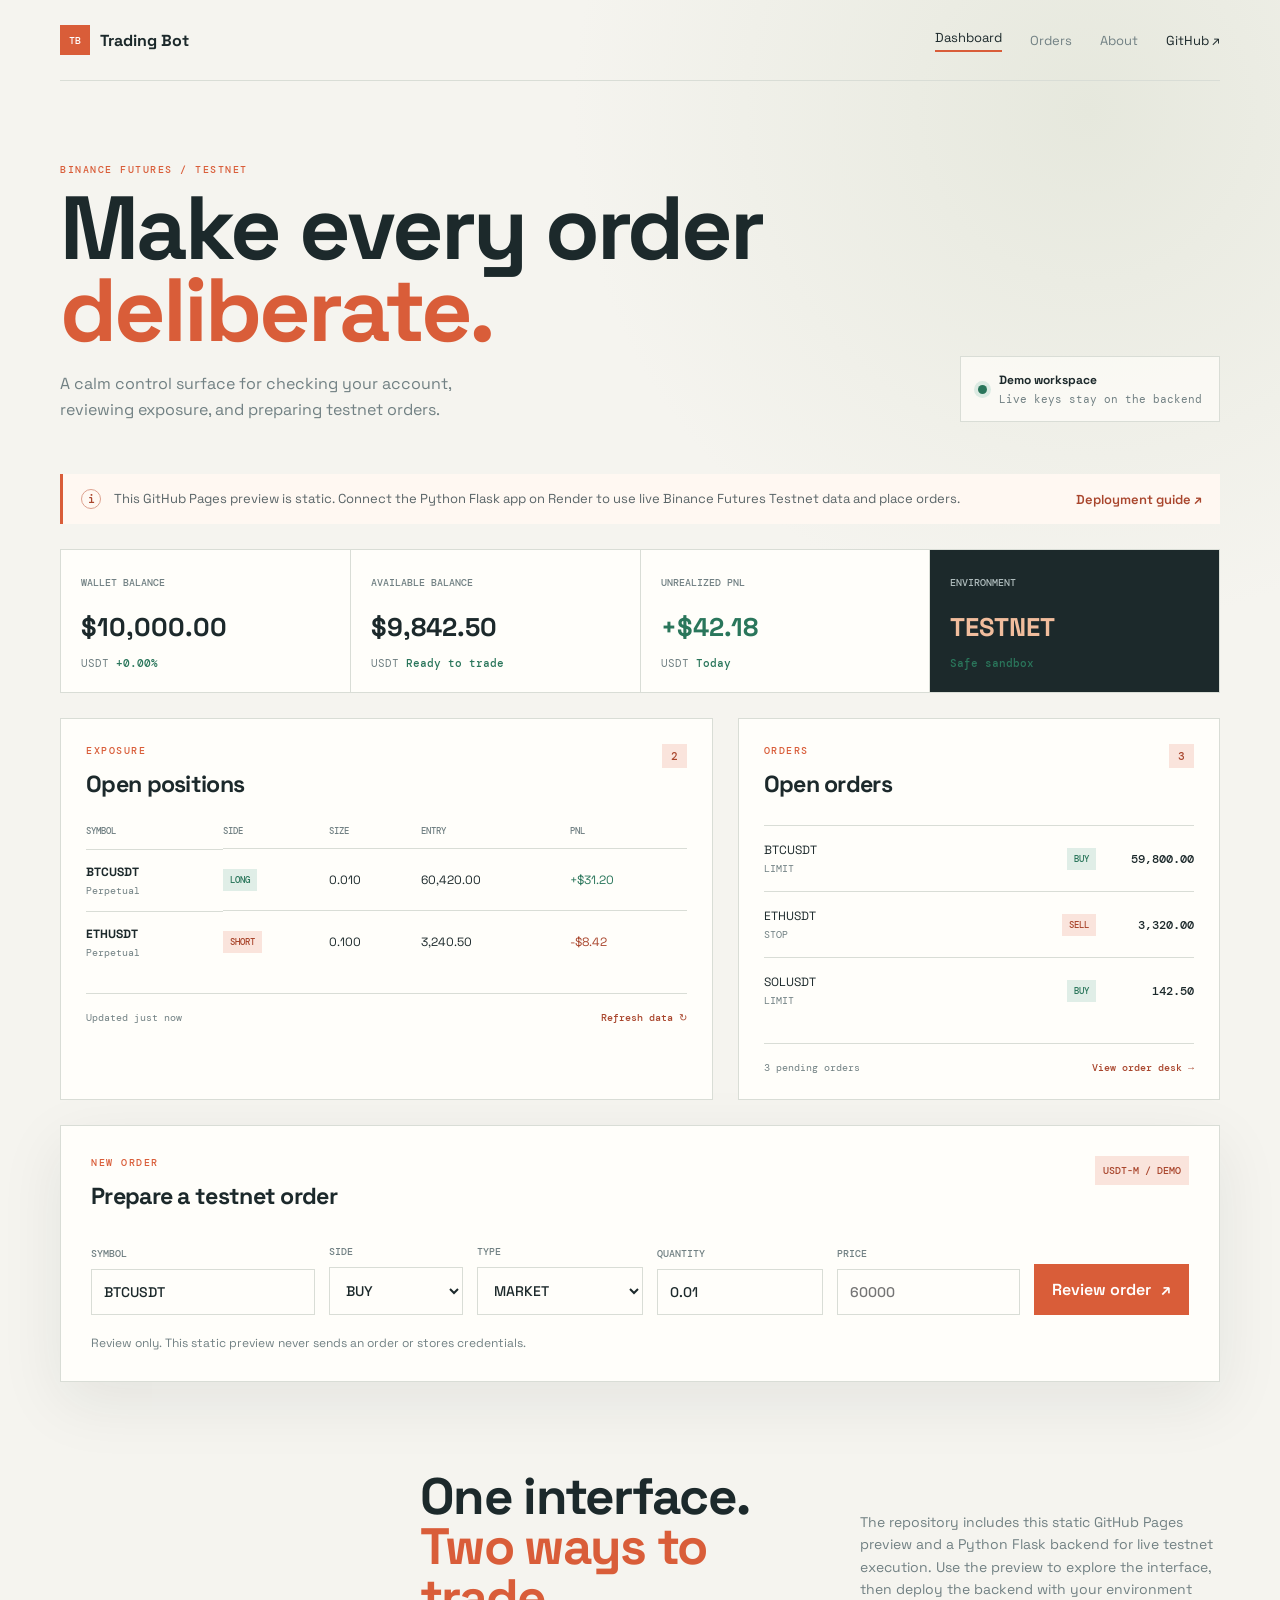
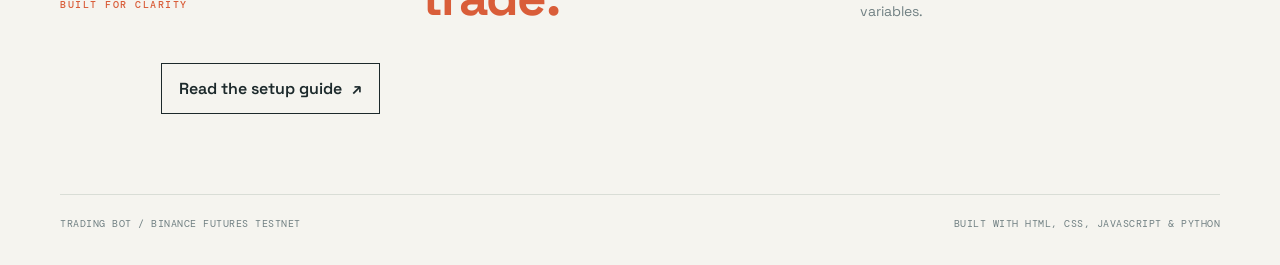
==== index.html @ 9eb03ed9 "Add GitHub Pages trading dashboard" ====
<!doctype html>
<html lang="en">
<head>
  <meta charset="utf-8">
  <meta name="viewport" content="width=device-width, initial-scale=1">
  <meta name="description" content="A focused Binance Futures Testnet trading dashboard.">
  <title>Trading Bot | Testnet Order Desk</title>
  <link rel="stylesheet" href="site.css">
</head>
<body>
  <div class="page-shell">
    <header class="site-header">
      <a class="brand" href="./" aria-label="Trading Bot home">
        <span class="brand-mark">TB</span>
        <span>Trading Bot</span>
      </a>
      <nav class="site-nav" aria-label="Main navigation">
        <a class="active" href="#dashboard">Dashboard</a>
        <a href="#orders">Orders</a>
        <a href="#about">About</a>
        <a class="github-link" href="https://github.com/raghav3907-svg/trading-bot" target="_blank" rel="noreferrer">GitHub <span aria-hidden="true">↗</span></a>
      </nav>
      <button class="menu-button" id="menu-button" type="button" aria-label="Open navigation" aria-expanded="false">☰</button>
    </header>

    <main>
      <section class="hero" id="dashboard">
        <div>
          <p class="eyebrow">BINANCE FUTURES / TESTNET</p>
          <h1>Make every order<br><em>deliberate.</em></h1>
          <p class="hero-copy">A calm control surface for checking your account, reviewing exposure, and preparing testnet orders.</p>
        </div>
        <div class="hero-note">
          <span class="status-dot"></span>
          <div><strong>Demo workspace</strong><span>Live keys stay on the backend</span></div>
        </div>
      </section>

      <section class="notice" aria-label="Demo mode notice">
        <span class="notice-icon">i</span>
        <p>This GitHub Pages preview is static. Connect the Python Flask app on Render to use live Binance Futures Testnet data and place orders.</p>
        <a href="https://github.com/raghav3907-svg/trading-bot#deployment" target="_blank" rel="noreferrer">Deployment guide <span aria-hidden="true">↗</span></a>
      </section>

      <section class="metrics" aria-label="Demo account overview">
        <article class="metric-card"><span>Wallet balance</span><strong>$10,000.00</strong><small>USDT <b>+0.00%</b></small></article>
        <article class="metric-card"><span>Available balance</span><strong>$9,842.50</strong><small>USDT <b>Ready to trade</b></small></article>
        <article class="metric-card"><span>Unrealized PnL</span><strong class="gain">+$42.18</strong><small>USDT <b>Today</b></small></article>
        <article class="metric-card metric-accent"><span>Environment</span><strong>TESTNET</strong><small><b>Safe sandbox</b></small></article>
      </section>

      <section class="content-grid">
        <div class="panel activity-panel">
          <div class="panel-header">
            <div><p class="eyebrow">EXPOSURE</p><h2>Open positions</h2></div>
            <span class="count">2</span>
          </div>
          <div class="table-scroll">
            <table>
              <thead><tr><th>Symbol</th><th>Side</th><th>Size</th><th>Entry</th><th>PnL</th></tr></thead>
              <tbody>
                <tr><td><strong>BTCUSDT</strong><small>Perpetual</small></td><td><span class="pill buy">LONG</span></td><td>0.010</td><td>60,420.00</td><td class="gain">+$31.20</td></tr>
                <tr><td><strong>ETHUSDT</strong><small>Perpetual</small></td><td><span class="pill sell">SHORT</span></td><td>0.100</td><td>3,240.50</td><td class="loss">-$8.42</td></tr>
              </tbody>
            </table>
          </div>
          <div class="panel-footer"><span>Updated just now</span><button class="text-button" id="refresh-button" type="button">Refresh data <span aria-hidden="true">↻</span></button></div>
        </div>

        <div class="panel activity-panel">
          <div class="panel-header">
            <div><p class="eyebrow">ORDERS</p><h2>Open orders</h2></div>
            <span class="count">3</span>
          </div>
          <div class="order-list">
            <div class="order-row"><span class="order-symbol">BTCUSDT <small>LIMIT</small></span><span class="pill buy">BUY</span><strong>59,800.00</strong></div>
            <div class="order-row"><span class="order-symbol">ETHUSDT <small>STOP</small></span><span class="pill sell">SELL</span><strong>3,320.00</strong></div>
            <div class="order-row"><span class="order-symbol">SOLUSDT <small>LIMIT</small></span><span class="pill buy">BUY</span><strong>142.50</strong></div>
          </div>
          <div class="panel-footer"><span>3 pending orders</span><a class="text-button" href="#orders">View order desk <span aria-hidden="true">→</span></a></div>
        </div>
      </section>

      <section class="order-section" id="orders">
        <div class="section-heading"><div><p class="eyebrow">NEW ORDER</p><h2>Prepare a testnet order</h2></div><span class="mode-label">USDT-M / DEMO</span></div>
        <form id="order-form" class="order-form">
          <label>Symbol<input name="symbol" value="BTCUSDT" required pattern="[A-Za-z0-9]{5,20}"></label>
          <label>Side<select name="side"><option>BUY</option><option>SELL</option></select></label>
          <label>Type<select name="type" id="order-type"><option>MARKET</option><option>LIMIT</option><option>STOP_LIMIT</option></select></label>
          <label>Quantity<input name="quantity" type="number" value="0.01" min="0" step="any" required></label>
          <label class="conditional" id="price-label">Price<input name="price" type="number" min="0" step="any" placeholder="60000"></label>
          <button class="primary-button" type="submit">Review order <span aria-hidden="true">↗</span></button>
        </form>
        <p class="form-caption">Review only. This static preview never sends an order or stores credentials.</p>
      </section>

      <section class="about-section" id="about">
        <p class="eyebrow">BUILT FOR CLARITY</p>
        <h2>One interface.<br><em>Two ways to trade.</em></h2>
        <p>The repository includes this static GitHub Pages preview and a Python Flask backend for live testnet execution. Use the preview to explore the interface, then deploy the backend with your environment variables.</p>
        <a class="outline-button" href="https://github.com/raghav3907-svg/trading-bot#setup" target="_blank" rel="noreferrer">Read the setup guide <span aria-hidden="true">↗</span></a>
      </section>
    </main>
    <footer class="site-footer"><span>Trading Bot / Binance Futures Testnet</span><span>Built with HTML, CSS, JavaScript &amp; Python</span></footer>
  </div>
  <div class="toast" id="toast" role="status" aria-live="polite"></div>
  <script src="site.js"></script>
</body>
</html>
---- site.css ----
@import url('https://fonts.googleapis.com/css2?family=DM+Mono:wght@400;500&family=Space+Grotesk:wght@400;500;600;700&display=swap');

:root { --ink: #1c292b; --muted: #718083; --paper: #f5f4ef; --panel: #fffefa; --line: #d9ddd6; --coral: #d95d39; --coral-dark: #a9462d; --green: #2a765b; --shadow: 0 20px 60px rgba(28, 41, 43, .08); }
* { box-sizing: border-box; }
html { scroll-behavior: smooth; }
body { margin: 0; color: var(--ink); background: radial-gradient(circle at 85% 6%, #e6e8dd 0, transparent 25%), var(--paper); font-family: 'Space Grotesk', sans-serif; }
a { color: inherit; text-decoration: none; }
button, input, select { font: inherit; }
.page-shell { width: min(1160px, calc(100% - 48px)); margin: auto; }
.site-header { display: flex; align-items: center; justify-content: space-between; padding: 25px 0; border-bottom: 1px solid var(--line); }
.brand { display: inline-flex; align-items: center; gap: 10px; font-weight: 700; }
.brand-mark { display: grid; width: 30px; height: 30px; place-items: center; color: #fff; background: var(--coral); font: 500 10px 'DM Mono', monospace; }
.site-nav { display: flex; align-items: center; gap: 28px; color: var(--muted); font-size: 13px; }
.site-nav a:hover, .site-nav .active { color: var(--ink); }
.site-nav .active { border-bottom: 2px solid var(--coral); padding-bottom: 4px; }
.github-link { color: var(--ink); }
.menu-button { display: none; border: 0; background: transparent; color: var(--ink); font-size: 22px; }
.hero { display: flex; align-items: flex-end; justify-content: space-between; gap: 28px; padding: 82px 0 52px; }
.eyebrow { margin: 0 0 12px; color: var(--coral); font: 500 10px 'DM Mono', monospace; letter-spacing: 1.5px; }
h1, h2, p { margin-top: 0; }
h1 { margin-bottom: 20px; font-size: clamp(3rem, 7vw, 6.5rem); line-height: .91; letter-spacing: -3px; }
h1 em, h2 em { color: var(--coral); font-style: normal; }
.hero-copy { max-width: 465px; margin-bottom: 0; color: var(--muted); font-size: 16px; line-height: 1.6; }
.hero-note { display: flex; align-items: center; gap: 12px; min-width: 230px; padding: 15px 17px; border: 1px solid var(--line); background: rgba(255, 254, 250, .7); }
.hero-note div { display: grid; gap: 4px; font-size: 12px; }.hero-note span:last-child { color: var(--muted); font: 11px 'DM Mono', monospace; }.status-dot { width: 9px; height: 9px; border-radius: 50%; background: var(--green); box-shadow: 0 0 0 4px #dcebe3; }
.notice { display: flex; align-items: center; gap: 13px; margin-bottom: 25px; padding: 15px 18px; border-left: 3px solid var(--coral); background: #fff8f2; font-size: 13px; }.notice p { flex: 1; margin: 0; color: #596467; line-height: 1.45; }.notice a { color: var(--coral-dark); font-weight: 600; white-space: nowrap; }.notice-icon { display: grid; width: 20px; height: 20px; place-items: center; border: 1px solid #dda18f; border-radius: 50%; color: var(--coral-dark); font: 500 12px 'DM Mono', monospace; }
.metrics { display: grid; grid-template-columns: repeat(4, 1fr); gap: 1px; margin-bottom: 25px; border: 1px solid var(--line); background: var(--line); }.metric-card { min-height: 132px; padding: 20px; background: var(--panel); }.metric-card > span { color: var(--muted); font: 500 10px 'DM Mono', monospace; text-transform: uppercase; }.metric-card strong { display: block; margin: 20px 0 8px; font-size: 1.6rem; }.metric-card small { color: var(--muted); font: 11px 'DM Mono', monospace; }.metric-card b { color: var(--green); font-weight: 500; }.metric-accent { background: var(--ink); color: #fff; }.metric-accent > span, .metric-accent small { color: #aebbbc; }.metric-accent strong { color: #f1bd9d; }
.content-grid { display: grid; grid-template-columns: 1.15fr .85fr; gap: 25px; }.panel, .order-section { border: 1px solid var(--line); background: var(--panel); }.panel { padding: 25px; }.panel-header, .section-heading, .panel-footer { display: flex; align-items: flex-start; justify-content: space-between; gap: 15px; }.panel-header h2, .section-heading h2 { margin: 0; font-size: 1.45rem; letter-spacing: -.7px; }.count { padding: 5px 9px; color: var(--coral-dark); background: #fae4dc; font: 500 11px 'DM Mono', monospace; }.table-scroll { overflow-x: auto; margin-top: 26px; }table { width: 100%; border-collapse: collapse; font-size: 12px; }th { padding: 0 14px 11px 0; color: var(--muted); text-align: left; font: 500 9px 'DM Mono', monospace; text-transform: uppercase; }td { padding: 14px 14px 14px 0; border-top: 1px solid var(--line); white-space: nowrap; }td:first-child { display: grid; gap: 4px; }td small, .order-symbol small { color: var(--muted); font: 10px 'DM Mono', monospace; }.gain { color: var(--green); }.loss { color: var(--coral-dark); }.pill { display: inline-block; padding: 5px 7px; font: 500 9px 'DM Mono', monospace; }.pill.buy { color: var(--green); background: #e0eee7; }.pill.sell { color: var(--coral-dark); background: #fae4dc; }.panel-footer { align-items: center; margin-top: 20px; padding-top: 17px; border-top: 1px solid var(--line); color: var(--muted); font: 10px 'DM Mono', monospace; }.text-button { padding: 0; border: 0; color: var(--coral-dark); background: transparent; cursor: pointer; font: 500 10px 'DM Mono', monospace; }.order-list { margin-top: 26px; }.order-row { display: grid; grid-template-columns: 1fr auto auto; align-items: center; gap: 13px; padding: 16px 0; border-top: 1px solid var(--line); font-size: 12px; }.order-symbol { display: grid; gap: 4px; }.order-row strong { min-width: 85px; text-align: right; font: 500 12px 'DM Mono', monospace; }
.order-section { margin-top: 25px; padding: 30px; box-shadow: var(--shadow); }.mode-label { padding: 8px; color: var(--coral-dark); background: #fae4dc; font: 500 10px 'DM Mono', monospace; }.order-form { display: grid; grid-template-columns: 1.35fr .8fr 1fr 1fr 1.1fr auto; align-items: end; gap: 14px; margin-top: 34px; }label { display: grid; gap: 9px; color: var(--muted); font: 500 10px 'DM Mono', monospace; text-transform: uppercase; }input, select { width: 100%; padding: 13px 12px; border: 1px solid var(--line); border-radius: 0; color: var(--ink); background: transparent; font: 500 14px 'Space Grotesk', sans-serif; }input:focus, select:focus { outline: 2px solid #eab09d; outline-offset: 2px; }.primary-button, .outline-button { display: inline-flex; align-items: center; justify-content: center; gap: 10px; padding: 14px 17px; border: 1px solid var(--coral); cursor: pointer; color: #fff; background: var(--coral); font-weight: 600; white-space: nowrap; }.primary-button:hover { background: var(--coral-dark); }.form-caption { margin: 20px 0 0; color: var(--muted); font-size: 12px; }.about-section { display: grid; grid-template-columns: .8fr 1fr .9fr; gap: 40px; align-items: end; padding: 90px 0 80px; border-bottom: 1px solid var(--line); }.about-section h2 { margin: 0; font-size: clamp(2rem, 4vw, 3.5rem); line-height: .98; letter-spacing: -1.7px; }.about-section > p:not(.eyebrow) { margin: 0; color: var(--muted); line-height: 1.6; font-size: 14px; }.outline-button { justify-self: end; color: var(--ink); background: transparent; border-color: var(--ink); }.outline-button:hover { color: #fff; background: var(--ink); }.site-footer { display: flex; justify-content: space-between; gap: 20px; padding: 22px 0 35px; color: var(--muted); font: 10px 'DM Mono', monospace; text-transform: uppercase; letter-spacing: .5px; }.toast { position: fixed; right: 24px; bottom: 24px; max-width: 330px; padding: 15px 18px; color: #fff; background: var(--ink); box-shadow: var(--shadow); opacity: 0; transform: translateY(12px); transition: .2s ease; pointer-events: none; font-size: 13px; }.toast.visible { opacity: 1; transform: translateY(0); }
@media (max-width: 820px) { .site-nav { display: none; position: absolute; top: 73px; right: 24px; left: 24px; z-index: 2; flex-direction: column; align-items: stretch; gap: 0; padding: 12px; border: 1px solid var(--line); background: var(--panel); box-shadow: var(--shadow); }.site-nav.open { display: flex; }.site-nav a { padding: 12px; }.menu-button { display: block; }.hero { align-items: flex-start; flex-direction: column; padding-top: 58px; }.hero-note { width: 100%; }.metrics { grid-template-columns: repeat(2, 1fr); }.content-grid { grid-template-columns: 1fr; }.order-form { grid-template-columns: repeat(2, 1fr); }.primary-button { min-height: 48px; }.about-section { grid-template-columns: 1fr; gap: 22px; padding: 65px 0; }.outline-button { justify-self: start; } }
@media (max-width: 520px) { .page-shell { width: min(100% - 28px, 480px); }.hero { padding-bottom: 38px; }h1 { font-size: 3.4rem; }.notice { align-items: flex-start; flex-wrap: wrap; }.notice a { margin-left: 33px; }.metrics { grid-template-columns: 1fr 1fr; }.metric-card { min-height: 118px; padding: 15px; }.metric-card strong { font-size: 1.2rem; }.panel, .order-section { padding: 20px; }.order-form { grid-template-columns: 1fr; }.site-footer { flex-direction: column; }.table-scroll { margin-right: -20px; padding-right: 20px; } }
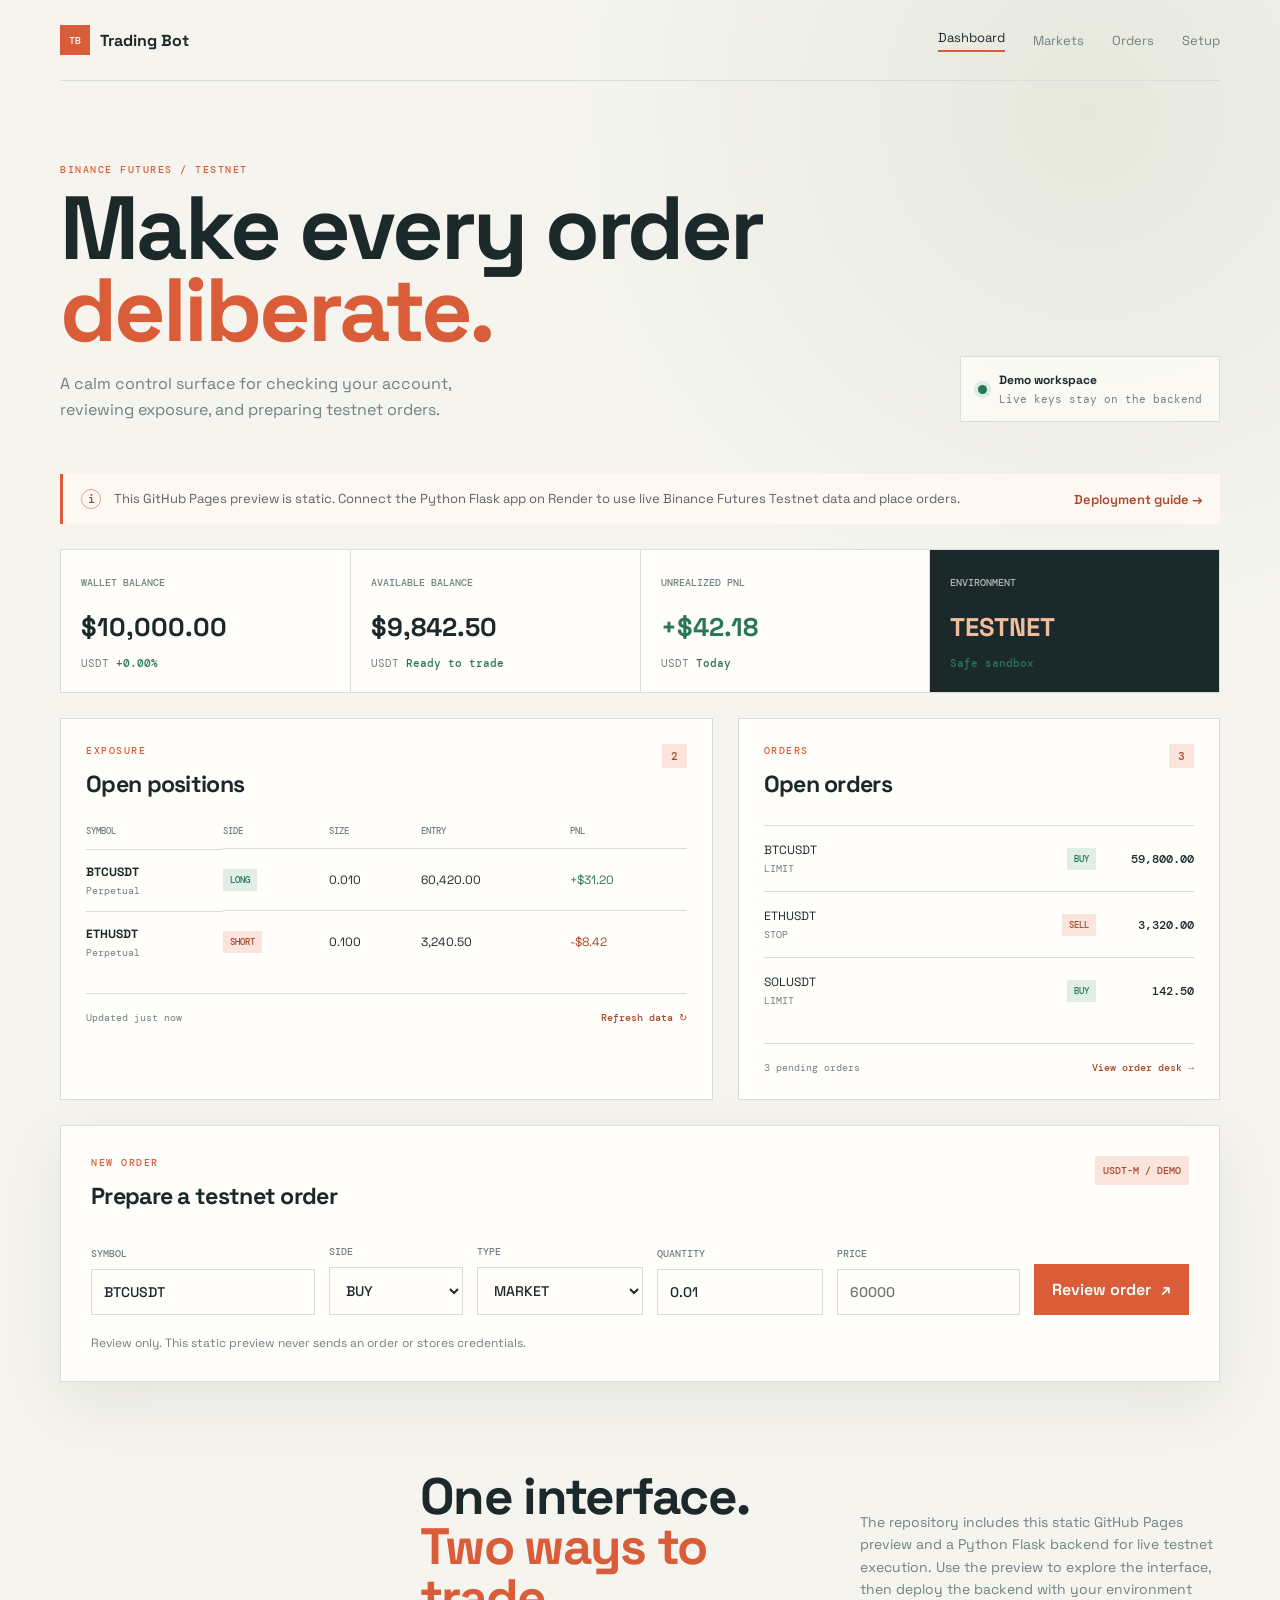
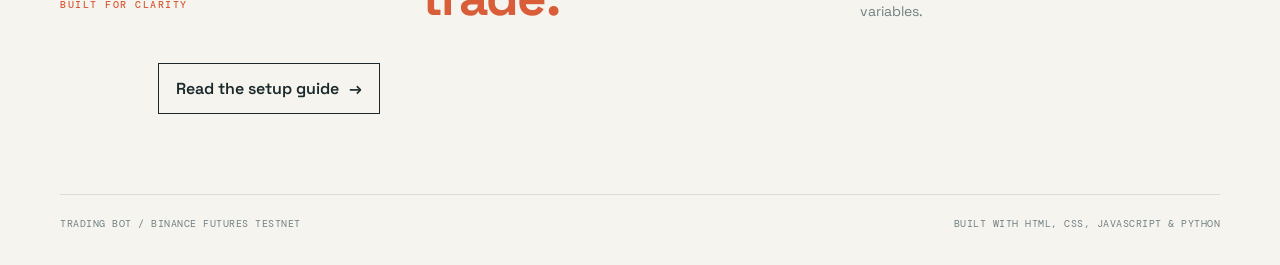
==== commit b2f5e8a8: "Add markets and setup pages" ====
--- a/index.html
+++ b/index.html
@@ -15,10 +15,10 @@
         <span>Trading Bot</span>
       </a>
       <nav class="site-nav" aria-label="Main navigation">
-        <a class="active" href="#dashboard">Dashboard</a>
+        <a class="active" href="index.html">Dashboard</a>
+        <a href="markets.html">Markets</a>
         <a href="#orders">Orders</a>
-        <a href="#about">About</a>
-        <a class="github-link" href="https://github.com/raghav3907-svg/trading-bot" target="_blank" rel="noreferrer">GitHub <span aria-hidden="true">↗</span></a>
+        <a href="setup.html">Setup</a>
       </nav>
       <button class="menu-button" id="menu-button" type="button" aria-label="Open navigation" aria-expanded="false">☰</button>
     </header>
@@ -39,7 +39,7 @@
       <section class="notice" aria-label="Demo mode notice">
         <span class="notice-icon">i</span>
         <p>This GitHub Pages preview is static. Connect the Python Flask app on Render to use live Binance Futures Testnet data and place orders.</p>
-        <a href="https://github.com/raghav3907-svg/trading-bot#deployment" target="_blank" rel="noreferrer">Deployment guide <span aria-hidden="true">↗</span></a>
+        <a href="setup.html">Deployment guide <span aria-hidden="true">→</span></a>
       </section>
 
       <section class="metrics" aria-label="Demo account overview">
@@ -98,7 +98,7 @@
         <p class="eyebrow">BUILT FOR CLARITY</p>
         <h2>One interface.<br><em>Two ways to trade.</em></h2>
         <p>The repository includes this static GitHub Pages preview and a Python Flask backend for live testnet execution. Use the preview to explore the interface, then deploy the backend with your environment variables.</p>
-        <a class="outline-button" href="https://github.com/raghav3907-svg/trading-bot#setup" target="_blank" rel="noreferrer">Read the setup guide <span aria-hidden="true">↗</span></a>
+        <a class="outline-button" href="setup.html">Read the setup guide <span aria-hidden="true">→</span></a>
       </section>
     </main>
     <footer class="site-footer"><span>Trading Bot / Binance Futures Testnet</span><span>Built with HTML, CSS, JavaScript &amp; Python</span></footer>
--- a/site.css
+++ b/site.css
@@ -28,4 +28,7 @@
 .content-grid { display: grid; grid-template-columns: 1.15fr .85fr; gap: 25px; }.panel, .order-section { border: 1px solid var(--line); background: var(--panel); }.panel { padding: 25px; }.panel-header, .section-heading, .panel-footer { display: flex; align-items: flex-start; justify-content: space-between; gap: 15px; }.panel-header h2, .section-heading h2 { margin: 0; font-size: 1.45rem; letter-spacing: -.7px; }.count { padding: 5px 9px; color: var(--coral-dark); background: #fae4dc; font: 500 11px 'DM Mono', monospace; }.table-scroll { overflow-x: auto; margin-top: 26px; }table { width: 100%; border-collapse: collapse; font-size: 12px; }th { padding: 0 14px 11px 0; color: var(--muted); text-align: left; font: 500 9px 'DM Mono', monospace; text-transform: uppercase; }td { padding: 14px 14px 14px 0; border-top: 1px solid var(--line); white-space: nowrap; }td:first-child { display: grid; gap: 4px; }td small, .order-symbol small { color: var(--muted); font: 10px 'DM Mono', monospace; }.gain { color: var(--green); }.loss { color: var(--coral-dark); }.pill { display: inline-block; padding: 5px 7px; font: 500 9px 'DM Mono', monospace; }.pill.buy { color: var(--green); background: #e0eee7; }.pill.sell { color: var(--coral-dark); background: #fae4dc; }.panel-footer { align-items: center; margin-top: 20px; padding-top: 17px; border-top: 1px solid var(--line); color: var(--muted); font: 10px 'DM Mono', monospace; }.text-button { padding: 0; border: 0; color: var(--coral-dark); background: transparent; cursor: pointer; font: 500 10px 'DM Mono', monospace; }.order-list { margin-top: 26px; }.order-row { display: grid; grid-template-columns: 1fr auto auto; align-items: center; gap: 13px; padding: 16px 0; border-top: 1px solid var(--line); font-size: 12px; }.order-symbol { display: grid; gap: 4px; }.order-row strong { min-width: 85px; text-align: right; font: 500 12px 'DM Mono', monospace; }
 .order-section { margin-top: 25px; padding: 30px; box-shadow: var(--shadow); }.mode-label { padding: 8px; color: var(--coral-dark); background: #fae4dc; font: 500 10px 'DM Mono', monospace; }.order-form { display: grid; grid-template-columns: 1.35fr .8fr 1fr 1fr 1.1fr auto; align-items: end; gap: 14px; margin-top: 34px; }label { display: grid; gap: 9px; color: var(--muted); font: 500 10px 'DM Mono', monospace; text-transform: uppercase; }input, select { width: 100%; padding: 13px 12px; border: 1px solid var(--line); border-radius: 0; color: var(--ink); background: transparent; font: 500 14px 'Space Grotesk', sans-serif; }input:focus, select:focus { outline: 2px solid #eab09d; outline-offset: 2px; }.primary-button, .outline-button { display: inline-flex; align-items: center; justify-content: center; gap: 10px; padding: 14px 17px; border: 1px solid var(--coral); cursor: pointer; color: #fff; background: var(--coral); font-weight: 600; white-space: nowrap; }.primary-button:hover { background: var(--coral-dark); }.form-caption { margin: 20px 0 0; color: var(--muted); font-size: 12px; }.about-section { display: grid; grid-template-columns: .8fr 1fr .9fr; gap: 40px; align-items: end; padding: 90px 0 80px; border-bottom: 1px solid var(--line); }.about-section h2 { margin: 0; font-size: clamp(2rem, 4vw, 3.5rem); line-height: .98; letter-spacing: -1.7px; }.about-section > p:not(.eyebrow) { margin: 0; color: var(--muted); line-height: 1.6; font-size: 14px; }.outline-button { justify-self: end; color: var(--ink); background: transparent; border-color: var(--ink); }.outline-button:hover { color: #fff; background: var(--ink); }.site-footer { display: flex; justify-content: space-between; gap: 20px; padding: 22px 0 35px; color: var(--muted); font: 10px 'DM Mono', monospace; text-transform: uppercase; letter-spacing: .5px; }.toast { position: fixed; right: 24px; bottom: 24px; max-width: 330px; padding: 15px 18px; color: #fff; background: var(--ink); box-shadow: var(--shadow); opacity: 0; transform: translateY(12px); transition: .2s ease; pointer-events: none; font-size: 13px; }.toast.visible { opacity: 1; transform: translateY(0); }
 @media (max-width: 820px) { .site-nav { display: none; position: absolute; top: 73px; right: 24px; left: 24px; z-index: 2; flex-direction: column; align-items: stretch; gap: 0; padding: 12px; border: 1px solid var(--line); background: var(--panel); box-shadow: var(--shadow); }.site-nav.open { display: flex; }.site-nav a { padding: 12px; }.menu-button { display: block; }.hero { align-items: flex-start; flex-direction: column; padding-top: 58px; }.hero-note { width: 100%; }.metrics { grid-template-columns: repeat(2, 1fr); }.content-grid { grid-template-columns: 1fr; }.order-form { grid-template-columns: repeat(2, 1fr); }.primary-button { min-height: 48px; }.about-section { grid-template-columns: 1fr; gap: 22px; padding: 65px 0; }.outline-button { justify-self: start; } }
-@media (max-width: 520px) { .page-shell { width: min(100% - 28px, 480px); }.hero { padding-bottom: 38px; }h1 { font-size: 3.4rem; }.notice { align-items: flex-start; flex-wrap: wrap; }.notice a { margin-left: 33px; }.metrics { grid-template-columns: 1fr 1fr; }.metric-card { min-height: 118px; padding: 15px; }.metric-card strong { font-size: 1.2rem; }.panel, .order-section { padding: 20px; }.order-form { grid-template-columns: 1fr; }.site-footer { flex-direction: column; }.table-scroll { margin-right: -20px; padding-right: 20px; } }+@media (max-width: 520px) { .page-shell { width: min(100% - 28px, 480px); }.hero { padding-bottom: 38px; }h1 { font-size: 3.4rem; }.notice { align-items: flex-start; flex-wrap: wrap; }.notice a { margin-left: 33px; }.metrics { grid-template-columns: 1fr 1fr; }.metric-card { min-height: 118px; padding: 15px; }.metric-card strong { font-size: 1.2rem; }.panel, .order-section { padding: 20px; }.order-form { grid-template-columns: 1fr; }.site-footer { flex-direction: column; }.table-scroll { margin-right: -20px; padding-right: 20px; } }
+.page-hero { max-width: 730px; padding: 78px 0 46px; }.page-hero h1 { margin-bottom: 20px; }.market-toolbar { display: flex; align-items: end; gap: 14px; margin-bottom: 25px; padding: 18px; border: 1px solid var(--line); background: var(--panel); }.market-toolbar label { min-width: 170px; }.period-tabs { display: flex; margin-left: auto; border: 1px solid var(--line); }.period-tab { min-width: 52px; padding: 12px; border: 0; border-right: 1px solid var(--line); color: var(--muted); background: transparent; cursor: pointer; font: 500 11px 'DM Mono', monospace; }.period-tab:last-child { border-right: 0; }.period-tab.active, .period-tab:hover { color: #fff; background: var(--ink); }.chart-panel { padding: 28px; border: 1px solid var(--line); background: var(--panel); box-shadow: var(--shadow); }.chart-heading { display: flex; justify-content: space-between; gap: 20px; }.chart-heading h2 { margin: 0; font-size: 2rem; }.chart-quote { display: grid; gap: 5px; text-align: right; }.chart-quote strong { font: 600 1.6rem 'DM Mono', monospace; }.chart-quote span { font: 500 11px 'DM Mono', monospace; }.chart-wrap { margin-top: 34px; }.chart-wrap svg { display: block; width: 100%; height: 330px; overflow: visible; }.chart-grid { fill: none; stroke: var(--line); stroke-dasharray: 2 6; }.chart-area { fill: url(#chart-fill); }.chart-line { fill: none; stroke: var(--coral); stroke-width: 4; stroke-linecap: round; stroke-linejoin: round; vector-effect: non-scaling-stroke; }.chart-labels { display: flex; justify-content: space-between; padding-top: 13px; color: var(--muted); font: 10px 'DM Mono', monospace; }.market-cards { display: grid; grid-template-columns: repeat(3, 1fr); gap: 1px; margin-top: 25px; border: 1px solid var(--line); background: var(--line); }.market-card { display: grid; gap: 10px; min-height: 116px; padding: 20px; background: var(--panel); }.market-card span, .market-card small { color: var(--muted); font: 10px 'DM Mono', monospace; text-transform: uppercase; }.market-card strong { font-size: 1.25rem; }.index-strip { display: flex; justify-content: space-between; gap: 30px; margin-top: 25px; padding: 29px; border: 1px solid var(--line); background: var(--ink); color: #fff; }.index-strip h2 { margin: 0; font-size: 1.6rem; }.index-strip .eyebrow { color: #f1bd9d; }.index-values { display: flex; gap: 40px; }.index-values div { display: grid; gap: 7px; min-width: 125px; }.index-values span, .index-values b { font: 10px 'DM Mono', monospace; }.index-values span { color: #aebbbc; }.index-values b { font-weight: 500; }.setup-grid { display: grid; grid-template-columns: repeat(2, 1fr); gap: 1px; margin-bottom: 25px; border: 1px solid var(--line); background: var(--line); }.setup-step { display: grid; grid-template-columns: auto 1fr; gap: 20px; min-height: 210px; padding: 26px; background: var(--panel); }.step-number { color: var(--coral); font: 500 13px 'DM Mono', monospace; }.setup-step h2 { margin: 0 0 12px; font-size: 1.35rem; }.setup-step p { margin: 0; color: var(--muted); font-size: 14px; line-height: 1.6; }.setup-step code { color: var(--coral-dark); font-family: 'DM Mono', monospace; font-size: 11px; }.setup-step pre { margin: 18px 0 0; padding: 13px; overflow-x: auto; color: #d8e8e0; background: var(--ink); font: 11px/1.6 'DM Mono', monospace; }.setup-warning { display: flex; gap: 15px; align-items: flex-start; margin-bottom: 30px; padding: 20px; border-left: 3px solid var(--coral); background: #fff8f2; }.setup-warning h2 { margin: 0 0 6px; font-size: 1rem; }.setup-warning p { margin: 0; color: var(--muted); font-size: 13px; line-height: 1.5; }.setup-warning .notice-icon { flex: 0 0 auto; }
+@media (max-width: 820px) { .market-toolbar { align-items: stretch; flex-wrap: wrap; }.market-toolbar label { flex: 1; }.period-tabs { width: 100%; margin-left: 0; }.period-tab { flex: 1; }.index-strip { align-items: flex-start; flex-direction: column; }.index-values { width: 100%; justify-content: space-between; }.setup-grid { grid-template-columns: 1fr; } }
+@media (max-width: 520px) { .page-hero { padding-top: 55px; }.chart-heading { align-items: flex-start; flex-direction: column; }.chart-quote { text-align: left; }.chart-wrap svg { height: 220px; }.market-cards { grid-template-columns: 1fr; }.index-strip { padding: 22px; }.index-values { gap: 20px; }.index-values strong { font-size: 13px; }.setup-step { min-height: 0; padding: 21px; } }
